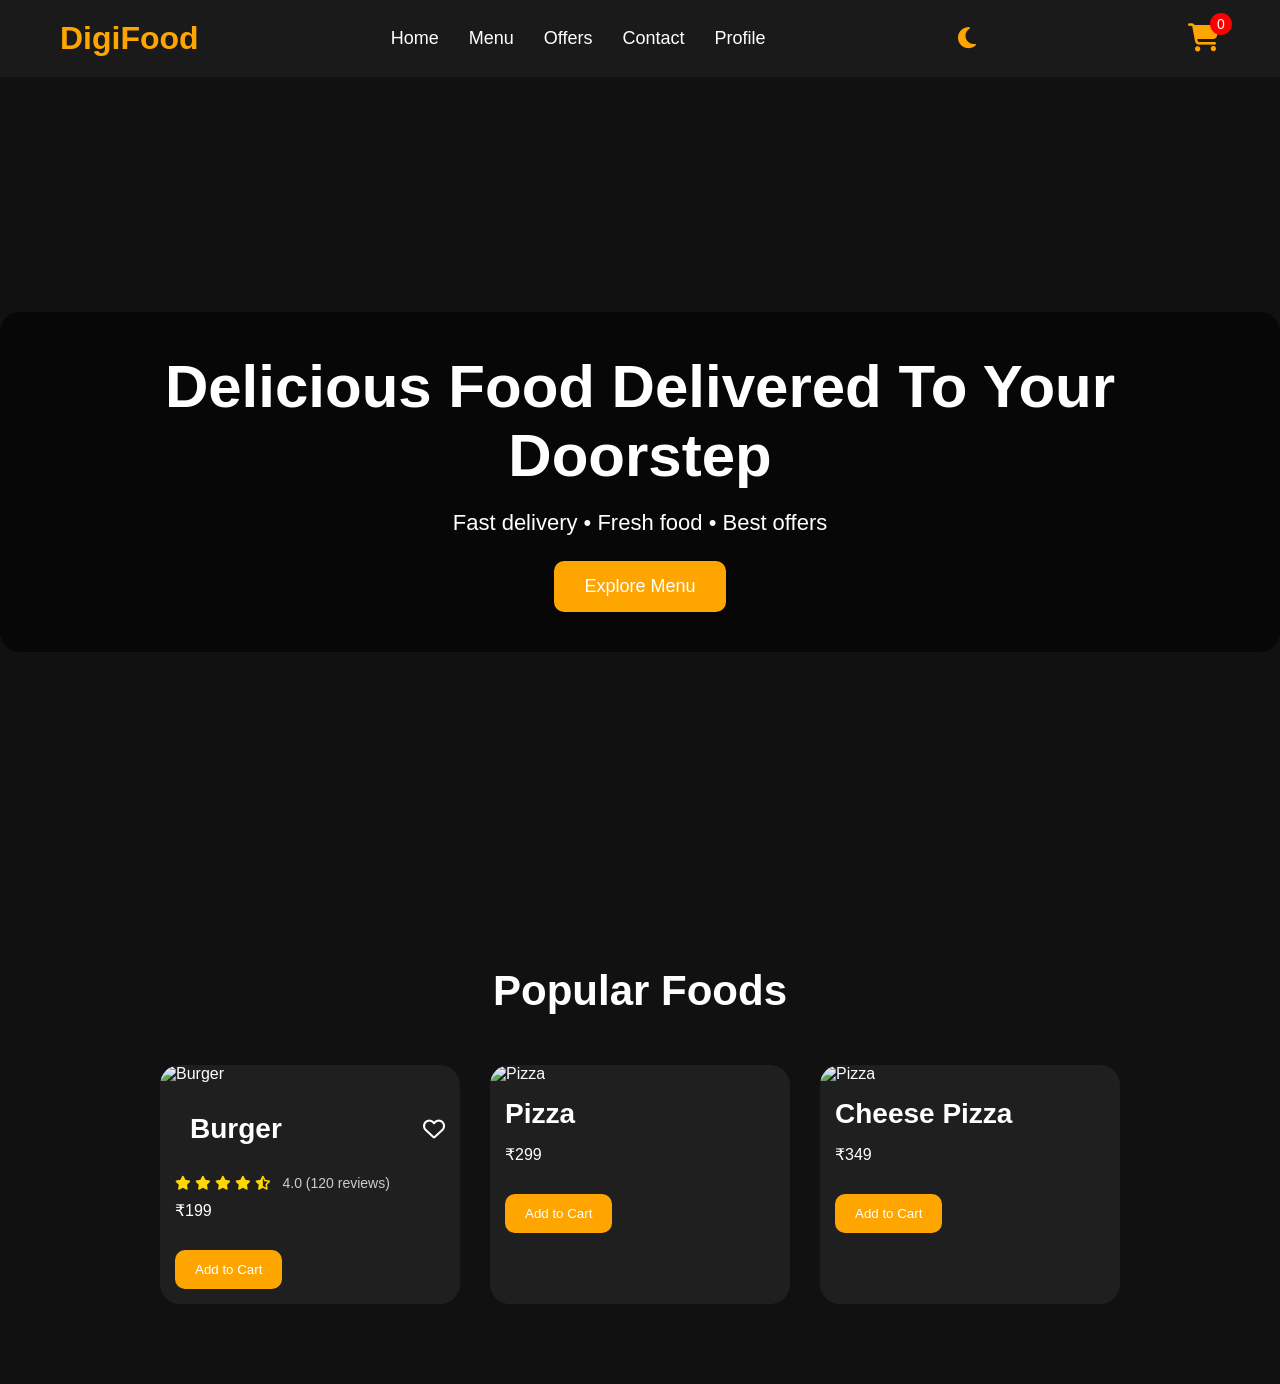
==== index.html @ c6f45bc2 "DigiFood Project" ====
<!DOCTYPE html>
<html lang="en">
<head>
    <meta charset="UTF-8">
    <meta name="viewport" content="width=device-width, initial-scale=1.0">
    <title>DigiFood</title>

    <link rel="stylesheet" href="style.css">

    <link
    href="https://cdnjs.cloudflare.com/ajax/libs/font-awesome/6.5.1/css/all.min.css"
    rel="stylesheet"
    />
</head>
<body>

<nav class="navbar">

    <div class="logo">
        DigiFood
    </div>

    <ul class="nav-links">

        <li><a href="#">Home</a></li>
        <li><a href="#">Menu</a></li>
        <li><a href="#">Offers</a></li>
        <li><a href="#">Contact</a></li>
        <li><a href="profile.html">Profile</a></li>

    </ul>
    <div class="theme-toggle">

    <i class="fa-solid fa-moon"></i>

    </div>
    <div class="cart">

    <i class="fa-solid fa-cart-shopping"></i>

    <span id="cart-count">
        0
    </span>

</div>

    <div class="menu-icon">
        <i class="fa-solid fa-bars"></i>
    </div>

</nav>

    <!-- HERO SECTION -->

    <section class="hero">

        <div class="hero-content">

            <h1>
                Delicious Food Delivered To Your Doorstep
            </h1>

            <p>
                Fast delivery • Fresh food • Best offers
            </p>

            <button class="hero-btn">
                Explore Menu
            </button>

        </div>

    </section>

    <!-- FOOD SECTION -->

    <section class="food-section">

        <h2>Popular Foods</h2>

        <div class="food-container">

            <div class="food-card">

                <img src="https://images.unsplash.com/photo-1568901346375-23c9450c58cd?q=80&w=1000" alt="Burger">

                <div class="food-top">

    <h3>Burger</h3>

    <i class="fa-regular fa-heart favorite-icon"></i>

</div>

                <div class="rating">

    <i class="fa-solid fa-star"></i>
    <i class="fa-solid fa-star"></i>
    <i class="fa-solid fa-star"></i>
    <i class="fa-solid fa-star"></i>
    <i class="fa-solid fa-star-half-stroke"></i>

    <span>
        4.0 (120 reviews)
    </span>

</div>

<p>₹199</p>

                <button>Add to Cart</button>

            </div>

            <div class="food-card">

                <img src="https://images.unsplash.com/photo-1601924582970-9238bcb495d9?q=80&w=1000" alt="Pizza">

                <h3>Pizza</h3>

                <p>₹299</p>

                <button>Add to Cart</button>

            </div>

            <div class="food-card">

                <img src="https://images.unsplash.com/photo-1565299624946-b28f40a0ae38?q=80&w=1000" alt="Pizza">

                <h3>Cheese Pizza</h3>

                <p>₹349</p>

                <button>Add to Cart</button>

            </div>

        </div>

    </section>
    <!-- CART SIDEBAR -->

<div class="cart-sidebar">

    <div class="cart-header">

        <h2>Your Cart</h2>

        <span class="close-cart">
            ✖
        </span>

    </div>

    <div class="cart-items">

</div>

<div class="cart-footer">

    <h3>
        Total: ₹<span id="total-price">0</span>
    </h3>
    <button id="checkout-btn">
    Checkout
</button>

</div>

</div>
    <script src="script.js"></script>

</body>
</html>
---- style.css ----
*{
    margin:0;
    padding:0;
    box-sizing:border-box;
    font-family:Arial;
}

body{
    background:#111;
    color:white;
}

/* NAVBAR */

.navbar{
    display:flex;
    justify-content:space-between;
    align-items:center;
    padding:20px 60px;
    background:#1a1a1a;
    position:sticky;
    top:0;
}

.logo{
    font-size:32px;
    font-weight:bold;
    color:orange;
}

.nav-links{
    display:flex;
    list-style:none;
    gap:30px;
}

.nav-links a{
    color:white;
    text-decoration:none;
    font-size:18px;
}

.nav-btn{
    padding:12px 24px;
    border:none;
    background:orange;
    color:white;
    border-radius:8px;
    cursor:pointer;
}

/* HERO */

.hero{
    height:90vh;
    background:url('https://images.unsplash.com/photo-1504674900247-0877df9cc836?q=80&w=1600');
    background-size:cover;
    background-position:center;

    display:flex;
    justify-content:center;
    align-items:center;
    text-align:center;
}

.hero-content{
    background:rgba(0,0,0,0.6);
    padding:40px;
    border-radius:20px;
}

.hero-content h1{
    font-size:60px;
    margin-bottom:20px;
}

.hero-content p{
    font-size:22px;
    margin-bottom:25px;
}

.hero-btn{
    padding:15px 30px;
    border:none;
    background:orange;
    color:white;
    border-radius:10px;
    font-size:18px;
    cursor:pointer;
}

/* FOOD SECTION */

.food-section{
    padding:80px 50px;
}

.food-section h2{
    text-align:center;
    margin-bottom:50px;
    font-size:42px;
}

.food-container{
    display:flex;
    justify-content:center;
    gap:30px;
    flex-wrap:wrap;
}

.food-card{
    background:#1f1f1f;
    border-radius:20px;
    overflow:hidden;
    width:300px;
    transition:0.3s;
}

.food-card:hover{
    transform:translateY(-10px);
}

.food-card img{
    width:100%;
    height:220px;
    object-fit:cover;
}

.food-card h3{
    padding:15px;
    font-size:28px;
}

.food-card p{
    padding:0 15px;
    margin-bottom:15px;
}

.food-card button{
    margin:15px;
    padding:12px 20px;
    border:none;
    background:orange;
    color:white;
    border-radius:10px;
    cursor:pointer;
}
/* MOBILE RESPONSIVE */

.menu-icon{
    display:none;
    font-size:28px;
    cursor:pointer;
}

/* TABLET */

@media(max-width:900px){

    .hero-content h1{
        font-size:42px;
    }

}

/* MOBILE */

@media(max-width:768px){

    .navbar{
        padding:20px;
    }

    .nav-links{

        position:absolute;
        top:80px;
        right:0;
        background:#1f1f1f;

        width:220px;

        flex-direction:column;
        text-align:center;

        padding:20px;

        display:none;
    }

    .nav-links.active{
        display:flex;
    }

    .menu-icon{
        display:block;
    }

    .nav-btn{
        display:none;
    }

    .hero{
        padding:20px;
    }

    .hero-content h1{
        font-size:34px;
    }

    .hero-content p{
        font-size:18px;
    }

    .food-section{
        padding:50px 20px;
    }

}
/* CART */

.cart{
    position:relative;
    font-size:28px;
    cursor:pointer;
    color:orange;
}

#cart-count{

    position:absolute;

    top:-10px;
    right:-12px;

    background:red;

    color:white;

    width:22px;
    height:22px;

    border-radius:50%;

    display:flex;
    justify-content:center;
    align-items:center;

    font-size:14px;
}
/* CART SIDEBAR */

.cart-sidebar{

    position:fixed;

    top:0;
    right:-400px;

    width:350px;
    height:100vh;

    background:#1f1f1f;

    padding:20px;

    transition:0.4s;

    z-index:1000;
}

.cart-sidebar.active{
    right:0;
}

.cart-header{

    display:flex;
    justify-content:space-between;
    align-items:center;

    margin-bottom:30px;
}

.close-cart{
    font-size:24px;
    cursor:pointer;
}

.cart-items{
    display:flex;
    flex-direction:column;
    gap:20px;
}

.cart-item{

    background:#2a2a2a;

    padding:15px;

    border-radius:10px;
}
/* CART FOOTER */

.cart-footer{

    position:absolute;

    bottom:20px;

    left:20px;
    right:20px;

    background:#2a2a2a;

    padding:20px;

    border-radius:10px;
}

/* REMOVE BUTTON */

.remove-btn{

    margin-top:10px;

    padding:8px 15px;

    border:none;

    background:red;

    color:white;

    border-radius:8px;

    cursor:pointer;
}
/* LOGIN PAGE */

.login-container{

    height:100vh;

    display:flex;

    justify-content:center;
    align-items:center;

    background:url('https://images.unsplash.com/photo-1504674900247-0877df9cc836?q=80&w=1600');

    background-size:cover;
    background-position:center;

    padding:20px;
}

/* GLASS EFFECT */

.login-box{

    width:380px;

    padding:40px;

    border-radius:25px;

    backdrop-filter:blur(15px);

    background:rgba(255,255,255,0.08);

    border:1px solid rgba(255,255,255,0.2);

    box-shadow:0 8px 32px rgba(0,0,0,0.3);

    text-align:center;

    color:white;
}

.login-box h1{

    font-size:42px;

    color:orange;

    margin-bottom:10px;
}

.login-box p{

    margin-bottom:25px;

    color:#ddd;
}

.login-box input{

    width:100%;

    padding:16px;

    margin:12px 0;

    border:none;

    border-radius:14px;

    background:rgba(255,255,255,0.15);

    color:white;

    font-size:15px;

    outline:none;
}

.login-box input::placeholder{

    color:#ddd;
}

.login-box button{

    width:100%;

    padding:16px;

    border:none;

    border-radius:14px;

    background:orange;

    color:white;

    font-size:16px;

    font-weight:bold;

    cursor:pointer;

    margin-top:20px;

    transition:0.3s;
}

.login-box button:hover{

    transform:scale(1.03);

    background:#ff9500;
}

.signup-text{

    margin-top:20px;
}

.signup-text span{

    color:orange;

    cursor:pointer;

    font-weight:bold;
}

/* SIGNUP MODAL */

.signup-modal{

    position:fixed;

    top:0;
    left:0;

    width:100%;
    height:100%;

    background:rgba(0,0,0,0.7);

    display:none;

    justify-content:center;
    align-items:center;

    padding:20px;
}

.signup-box{

    width:380px;

    padding:40px;

    border-radius:25px;

    backdrop-filter:blur(15px);

    background:rgba(255,255,255,0.08);

    border:1px solid rgba(255,255,255,0.2);

    box-shadow:0 8px 32px rgba(0,0,0,0.3);

    position:relative;

    text-align:center;

    color:white;
}

.signup-box h2{

    margin-bottom:25px;

    color:orange;
}

.signup-box input{

    width:100%;

    padding:16px;

    margin:12px 0;

    border:none;

    border-radius:14px;

    background:rgba(255,255,255,0.15);

    color:white;

    outline:none;
}

.signup-box input::placeholder{

    color:#ddd;
}

.signup-box button{

    width:100%;

    padding:16px;

    border:none;

    border-radius:14px;

    background:orange;

    color:white;

    font-size:16px;

    font-weight:bold;

    cursor:pointer;

    margin-top:20px;

    transition:0.3s;
}

.signup-box button:hover{

    transform:scale(1.03);

    background:#ff9500;
}

.close-signup{

    position:absolute;

    top:18px;
    right:22px;

    font-size:22px;

    cursor:pointer;
}
/* THEME TOGGLE */

.theme-toggle{

    font-size:24px;

    cursor:pointer;

    color:orange;

    margin-right:20px;
}

/* LIGHT MODE */

body.light-mode{

    background:#f5f5f5;

    color:#111;
}

body.light-mode .navbar{

    background:white;
}

body.light-mode .food-card{

    background:white;

    color:#111;
}

body.light-mode .hero-content{

    background:rgba(255,255,255,0.7);

    color:#111;
}

body.light-mode .nav-links a{

    color:#111;
}

body.light-mode .cart-sidebar{

    background:#fff;

    color:#111;
}

body.light-mode .cart-item{

    background:#f0f0f0;
}

body.light-mode .cart-footer{

    background:#f0f0f0;
}
/* CHECKOUT PAGE */

.checkout-container{

    min-height:100vh;

    display:flex;

    justify-content:center;
    align-items:center;

    padding:20px;

    background:linear-gradient(to right,#111,#1f1f1f);
}

.checkout-box{

    width:400px;

    background:#222;

    padding:40px;

    border-radius:20px;

    text-align:center;
}

.checkout-box h1{

    margin-bottom:25px;

    color:orange;
}

.checkout-box input{

    width:100%;

    padding:15px;

    margin:12px 0;

    border:none;

    border-radius:12px;

    outline:none;
}

.checkout-total{

    margin-top:25px;

    font-size:24px;

    font-weight:bold;
}

#place-order-btn{

    width:100%;

    padding:16px;

    margin-top:25px;

    border:none;

    border-radius:12px;

    background:orange;

    color:white;

    font-size:16px;

    cursor:pointer;

    transition:0.3s;
}

#place-order-btn:hover{

    transform:scale(1.03);
}
#checkout-btn{

    width:100%;

    margin-top:15px;

    padding:14px;

    border:none;

    border-radius:10px;

    background:orange;

    color:white;

    cursor:pointer;

    font-size:16px;
}
/* SMOOTH SCROLL */

html{
    scroll-behavior:smooth;
}

/* FADE IN ANIMATION */

.food-card{

    animation:fadeIn 1s ease;
}

/* HERO ANIMATION */

.hero-content{

    animation:slideUp 1s ease;
}

/* KEYFRAMES */

@keyframes fadeIn{

    from{

        opacity:0;

        transform:translateY(30px);
    }

    to{

        opacity:1;

        transform:translateY(0);
    }

}

@keyframes slideUp{

    from{

        opacity:0;

        transform:translateY(50px);
    }

    to{

        opacity:1;

        transform:translateY(0);
    }

}

/* BUTTON HOVER EFFECTS */

button{

    transition:0.3s;
}

button:hover{

    transform:scale(1.05);
}

/* CARD GLOW EFFECT */

.food-card:hover{

    box-shadow:0 0 25px rgba(255,165,0,0.5);
}
/* FOOD TOP */

.food-top{

    display:flex;

    justify-content:space-between;

    align-items:center;

    padding:15px;
}

/* FAVORITE ICON */

.favorite-icon{

    font-size:22px;

    cursor:pointer;

    color:white;

    transition:0.3s;
}

.favorite-icon.active{

    color:red;

    transform:scale(1.2);
}
/* RATINGS */

.rating{

    padding:0 15px;

    margin-bottom:10px;

    color:gold;

    font-size:14px;
}

.rating span{

    color:#ccc;

    margin-left:8px;
}
/* PROFILE PAGE */

.profile-container{

    min-height:100vh;

    display:flex;

    justify-content:center;
    align-items:center;

    padding:20px;

    background:linear-gradient(to right,#111,#1f1f1f);
}

.profile-card{

    width:400px;

    background:#222;

    padding:40px;

    border-radius:25px;

    text-align:center;
}

.profile-icon{

    width:100px;
    height:100px;

    background:orange;

    margin:auto;

    border-radius:50%;

    display:flex;

    justify-content:center;
    align-items:center;

    font-size:40px;

    color:white;

    margin-bottom:20px;
}

.profile-card h1{

    margin-bottom:30px;
}

.profile-stats{

    display:flex;

    justify-content:space-between;

    gap:20px;

    margin-bottom:30px;
}

.stat-box{

    flex:1;

    background:#333;

    padding:20px;

    border-radius:15px;
}

.stat-box h2{

    color:orange;

    margin-bottom:10px;
}

#logout-btn{

    width:100%;

    padding:16px;

    border:none;

    border-radius:12px;

    background:red;

    color:white;

    cursor:pointer;

    font-size:16px;
}
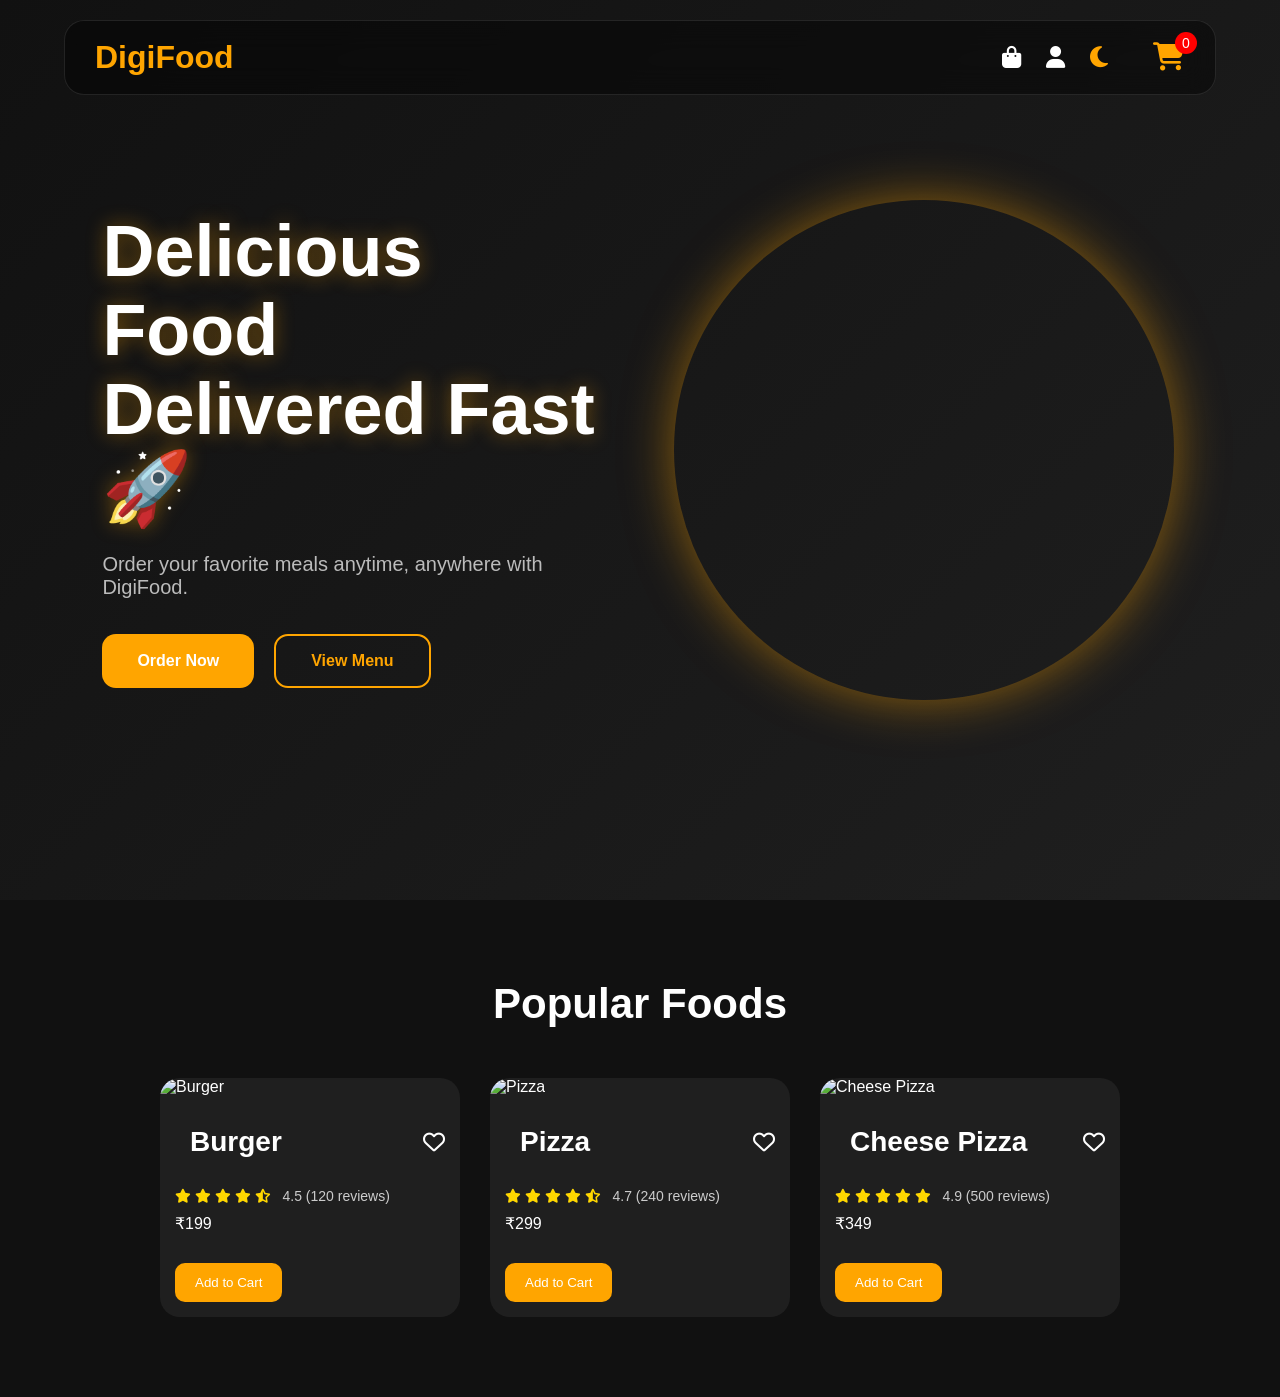
==== commit 03380964: "new homepage" ====
--- a/index.html
+++ b/index.html
@@ -14,132 +14,186 @@
 </head>
 <body>
 
+<!-- NAVBAR -->
+
 <nav class="navbar">
 
     <div class="logo">
         DigiFood
     </div>
 
-    <ul class="nav-links">
-
-        <li><a href="#">Home</a></li>
-        <li><a href="#">Menu</a></li>
-        <li><a href="#">Offers</a></li>
-        <li><a href="#">Contact</a></li>
-        <li><a href="profile.html">Profile</a></li>
-
-    </ul>
-    <div class="theme-toggle">
-
-    <i class="fa-solid fa-moon"></i>
-
-    </div>
-    <div class="cart">
-
-    <i class="fa-solid fa-cart-shopping"></i>
-
-    <span id="cart-count">
-        0
-    </span>
-
-</div>
-
-    <div class="menu-icon">
-        <i class="fa-solid fa-bars"></i>
+    <div class="nav-icons">
+
+        <a href="orders.html">
+            <i class="fa-solid fa-bag-shopping"></i>
+        </a>
+
+        <a href="profile.html">
+            <i class="fa-solid fa-user"></i>
+        </a>
+
+        <div class="theme-toggle">
+            <i class="fa-solid fa-moon"></i>
+        </div>
+
+        <div class="cart">
+            <i class="fa-solid fa-cart-shopping"></i>
+            <span id="cart-count">0</span>
+        </div>
+
     </div>
 
 </nav>
 
-    <!-- HERO SECTION -->
-
-    <section class="hero">
-
-        <div class="hero-content">
-
-            <h1>
-                Delicious Food Delivered To Your Doorstep
-            </h1>
-
-            <p>
-                Fast delivery • Fresh food • Best offers
-            </p>
+<!-- HERO SECTION -->
+
+<section class="hero">
+
+    <div class="hero-left">
+
+        <h1>
+            Delicious Food <br>
+            Delivered Fast 🚀
+        </h1>
+
+        <p>
+            Order your favorite meals anytime,
+            anywhere with DigiFood.
+        </p>
+
+        <div class="hero-buttons">
 
             <button class="hero-btn">
-                Explore Menu
+                Order Now
             </button>
 
-        </div>
-
-    </section>
-
-    <!-- FOOD SECTION -->
-
-    <section class="food-section">
-
-        <h2>Popular Foods</h2>
-
-        <div class="food-container">
-
-            <div class="food-card">
-
-                <img src="https://images.unsplash.com/photo-1568901346375-23c9450c58cd?q=80&w=1000" alt="Burger">
-
-                <div class="food-top">
-
-    <h3>Burger</h3>
-
-    <i class="fa-regular fa-heart favorite-icon"></i>
-
-</div>
-
-                <div class="rating">
-
-    <i class="fa-solid fa-star"></i>
-    <i class="fa-solid fa-star"></i>
-    <i class="fa-solid fa-star"></i>
-    <i class="fa-solid fa-star"></i>
-    <i class="fa-solid fa-star-half-stroke"></i>
-
-    <span>
-        4.0 (120 reviews)
-    </span>
-
-</div>
-
-<p>₹199</p>
-
-                <button>Add to Cart</button>
-
-            </div>
-
-            <div class="food-card">
-
-                <img src="https://images.unsplash.com/photo-1601924582970-9238bcb495d9?q=80&w=1000" alt="Pizza">
+            <button class="hero-btn secondary-btn">
+                View Menu
+            </button>
+
+        </div>
+
+    </div>
+
+    <div class="hero-right">
+
+        <img
+        src="https://images.unsplash.com/photo-1565299624946-b28f40a0ae38?q=80&w=1200"
+        alt="Pizza">
+
+    </div>
+
+</section>
+
+<!-- FOOD SECTION -->
+
+<section class="food-section">
+
+    <h2>Popular Foods</h2>
+
+    <div class="food-container">
+
+        <!-- BURGER -->
+
+        <div class="food-card">
+
+            <img src="https://images.unsplash.com/photo-1568901346375-23c9450c58cd?q=80&w=1000" alt="Burger">
+
+            <div class="food-top">
+
+                <h3>Burger</h3>
+
+                <i class="fa-regular fa-heart favorite-icon"></i>
+
+            </div>
+
+            <div class="rating">
+
+                <i class="fa-solid fa-star"></i>
+                <i class="fa-solid fa-star"></i>
+                <i class="fa-solid fa-star"></i>
+                <i class="fa-solid fa-star"></i>
+                <i class="fa-solid fa-star-half-stroke"></i>
+
+                <span>4.5 (120 reviews)</span>
+
+            </div>
+
+            <p>₹199</p>
+
+            <button>Add to Cart</button>
+
+        </div>
+
+        <!-- PIZZA -->
+
+        <div class="food-card">
+
+            <img src="https://images.unsplash.com/photo-1601924582970-9238bcb495d9?q=80&w=1000" alt="Pizza">
+
+            <div class="food-top">
 
                 <h3>Pizza</h3>
 
-                <p>₹299</p>
-
-                <button>Add to Cart</button>
-
-            </div>
-
-            <div class="food-card">
-
-                <img src="https://images.unsplash.com/photo-1565299624946-b28f40a0ae38?q=80&w=1000" alt="Pizza">
+                <i class="fa-regular fa-heart favorite-icon"></i>
+
+            </div>
+
+            <div class="rating">
+
+                <i class="fa-solid fa-star"></i>
+                <i class="fa-solid fa-star"></i>
+                <i class="fa-solid fa-star"></i>
+                <i class="fa-solid fa-star"></i>
+                <i class="fa-solid fa-star-half-stroke"></i>
+
+                <span>4.7 (240 reviews)</span>
+
+            </div>
+
+            <p>₹299</p>
+
+            <button>Add to Cart</button>
+
+        </div>
+
+        <!-- CHEESE PIZZA -->
+
+        <div class="food-card">
+
+            <img src="https://images.unsplash.com/photo-1565299624946-b28f40a0ae38?q=80&w=1000" alt="Cheese Pizza">
+
+            <div class="food-top">
 
                 <h3>Cheese Pizza</h3>
 
-                <p>₹349</p>
-
-                <button>Add to Cart</button>
-
-            </div>
-
-        </div>
-
-    </section>
-    <!-- CART SIDEBAR -->
+                <i class="fa-regular fa-heart favorite-icon"></i>
+
+            </div>
+
+            <div class="rating">
+
+                <i class="fa-solid fa-star"></i>
+                <i class="fa-solid fa-star"></i>
+                <i class="fa-solid fa-star"></i>
+                <i class="fa-solid fa-star"></i>
+                <i class="fa-solid fa-star"></i>
+
+                <span>4.9 (500 reviews)</span>
+
+            </div>
+
+            <p>₹349</p>
+
+            <button>Add to Cart</button>
+
+        </div>
+
+    </div>
+
+</section>
+
+<!-- CART SIDEBAR -->
 
 <div class="cart-sidebar">
 
@@ -153,23 +207,23 @@
 
     </div>
 
-    <div class="cart-items">
+    <div class="cart-items"></div>
+
+    <div class="cart-footer">
+
+        <h3>
+            Total: ₹<span id="total-price">0</span>
+        </h3>
+
+        <button id="checkout-btn">
+            Checkout
+        </button>
+
+    </div>
 
 </div>
 
-<div class="cart-footer">
-
-    <h3>
-        Total: ₹<span id="total-price">0</span>
-    </h3>
-    <button id="checkout-btn">
-    Checkout
-</button>
-
-</div>
-
-</div>
-    <script src="script.js"></script>
+<script src="script.js"></script>
 
 </body>
 </html>
--- a/style.css
+++ b/style.css
@@ -10,83 +10,249 @@
     color:white;
 }
 
-/* NAVBAR */
+/* MODERN NAVBAR */
 
 .navbar{
+
+    position:fixed;
+
+    top:20px;
+
+    left:50%;
+
+    transform:translateX(-50%);
+
+    width:90%;
+
+    padding:18px 30px;
+
+    display:flex;
+
+    justify-content:space-between;
+
+    align-items:center;
+
+    border-radius:20px;
+
+    backdrop-filter:blur(15px);
+
+    background:rgba(0,0,0,0.4);
+
+    border:1px solid rgba(255,255,255,0.1);
+
+    z-index:1000;
+}
+
+.logo{
+
+    font-size:32px;
+
+    font-weight:bold;
+
+    color:orange;
+}
+
+.nav-icons{
+
+    display:flex;
+
+    align-items:center;
+
+    gap:25px;
+}
+
+.nav-icons a{
+
+    color:white;
+
+    font-size:22px;
+
+    transition:0.3s;
+}
+
+.nav-icons a:hover{
+
+    color:orange;
+
+    transform:scale(1.1);
+}
+
+/* MOBILE */
+
+@media(max-width:768px){
+
+    .navbar{
+
+        width:95%;
+
+        padding:15px 20px;
+    }
+
+    .logo{
+
+        font-size:24px;
+    }
+
+    .nav-icons{
+
+        gap:18px;
+    }
+
+}
+/* PREMIUM HERO */
+
+.hero{
+    min-height:100vh;
     display:flex;
     justify-content:space-between;
     align-items:center;
-    padding:20px 60px;
-    background:#1a1a1a;
-    position:sticky;
-    top:0;
-}
-
-.logo{
-    font-size:32px;
+    padding:120px 8%;
+    gap:60px;
+    background:linear-gradient(135deg,#111,#1f1f1f);
+    overflow:hidden;
+}
+
+.hero-left{
+    flex:1;
+}
+
+.hero-left h1{
+    font-size:72px;
+    line-height:1.1;
+    margin-bottom:25px;
+    color:white;
+    text-shadow:0 0 20px rgba(255,165,0,0.4);
+}
+
+.hero-left p{
+    font-size:20px;
+    color:#bbb;
+    margin-bottom:35px;
+    max-width:500px;
+}
+
+.hero-buttons{
+    display:flex;
+    gap:20px;
+}
+
+.hero-btn{
+    padding:16px 35px;
+    border:none;
+    border-radius:14px;
+    background:orange;
+    color:white;
+    font-size:16px;
+    cursor:pointer;
     font-weight:bold;
+}
+
+.secondary-btn{
+    background:transparent;
+    border:2px solid orange;
     color:orange;
 }
 
-.nav-links{
-    display:flex;
-    list-style:none;
-    gap:30px;
-}
-
-.nav-links a{
-    color:white;
-    text-decoration:none;
-    font-size:18px;
-}
-
-.nav-btn{
-    padding:12px 24px;
-    border:none;
-    background:orange;
-    color:white;
-    border-radius:8px;
-    cursor:pointer;
-}
-
-/* HERO */
-
-.hero{
-    height:90vh;
-    background:url('https://images.unsplash.com/photo-1504674900247-0877df9cc836?q=80&w=1600');
-    background-size:cover;
-    background-position:center;
-
+.hero-right{
+    flex:1;
     display:flex;
     justify-content:center;
     align-items:center;
-    text-align:center;
-}
-
-.hero-content{
-    background:rgba(0,0,0,0.6);
-    padding:40px;
-    border-radius:20px;
-}
-
-.hero-content h1{
-    font-size:60px;
-    margin-bottom:20px;
-}
-
-.hero-content p{
-    font-size:22px;
-    margin-bottom:25px;
-}
-
-.hero-btn{
-    padding:15px 30px;
-    border:none;
-    background:orange;
-    color:white;
-    border-radius:10px;
-    font-size:18px;
-    cursor:pointer;
+}
+
+.hero-right img{
+    width:500px;
+    height:500px;
+    object-fit:cover;
+    border-radius:50%;
+    animation:float 3s ease-in-out infinite;
+    box-shadow:0 0 50px rgba(255,165,0,0.5);
+}
+
+@keyframes float{
+    0%{
+        transform:translateY(0);
+    }
+    50%{
+        transform:translateY(-20px);
+    }
+    100%{
+        transform:translateY(0);
+    }
+}
+
+@media(max-width:900px){
+
+    .hero{
+        flex-direction:column;
+        text-align:center;
+        padding-top:160px;
+    }
+
+    .hero-left h1{
+        font-size:48px;
+    }
+
+    .hero-buttons{
+        justify-content:center;
+    }
+
+    .hero-right img{
+        width:320px;
+        height:320px;
+    }
+
+}
+
+/* FLOATING ANIMATION */
+
+@keyframes float{
+
+    0%{
+
+        transform:translateY(0);
+    }
+
+    50%{
+
+        transform:translateY(-20px);
+    }
+
+    100%{
+
+        transform:translateY(0);
+    }
+
+}
+
+/* MOBILE */
+
+@media(max-width:900px){
+
+    .hero{
+
+        flex-direction:column;
+
+        text-align:center;
+
+        padding-top:160px;
+    }
+
+    .hero-left h1{
+
+        font-size:48px;
+    }
+
+    .hero-buttons{
+
+        justify-content:center;
+    }
+
+    .hero-right img{
+
+        width:320px;
+    }
+
 }
 
 /* FOOD SECTION */
@@ -157,9 +323,7 @@
 
 @media(max-width:900px){
 
-    .hero-content h1{
-        font-size:42px;
-    }
+    
 
 }
 
@@ -171,46 +335,12 @@
         padding:20px;
     }
 
-    .nav-links{
-
-        position:absolute;
-        top:80px;
-        right:0;
-        background:#1f1f1f;
-
-        width:220px;
-
-        flex-direction:column;
-        text-align:center;
-
-        padding:20px;
-
-        display:none;
-    }
-
-    .nav-links.active{
-        display:flex;
-    }
-
-    .menu-icon{
-        display:block;
-    }
-
-    .nav-btn{
-        display:none;
-    }
+    
 
     .hero{
         padding:20px;
     }
 
-    .hero-content h1{
-        font-size:34px;
-    }
-
-    .hero-content p{
-        font-size:18px;
-    }
 
     .food-section{
         padding:50px 20px;
@@ -620,12 +750,7 @@
     color:#111;
 }
 
-body.light-mode .hero-content{
-
-    background:rgba(255,255,255,0.7);
-
-    color:#111;
-}
+
 
 body.light-mode .nav-links a{
 
@@ -770,10 +895,6 @@
 
 /* HERO ANIMATION */
 
-.hero-content{
-
-    animation:slideUp 1s ease;
-}
 
 /* KEYFRAMES */
 
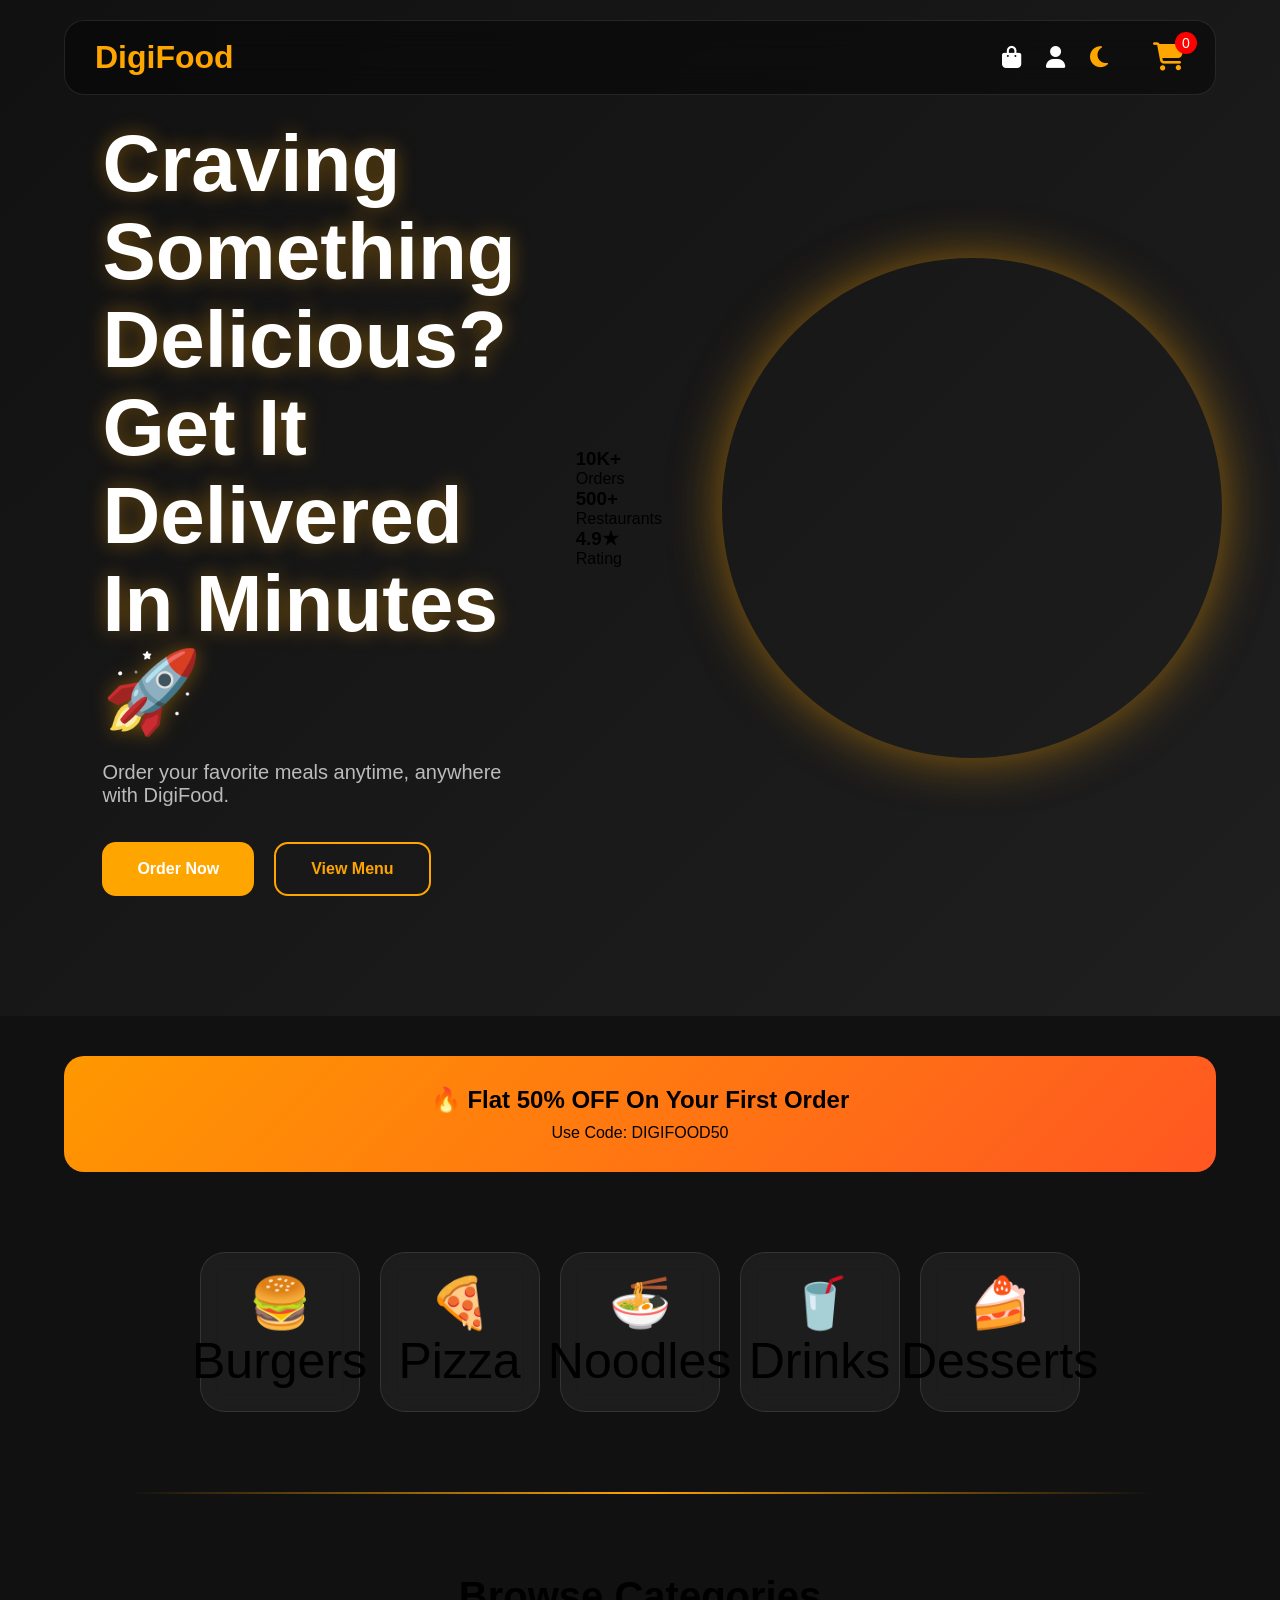
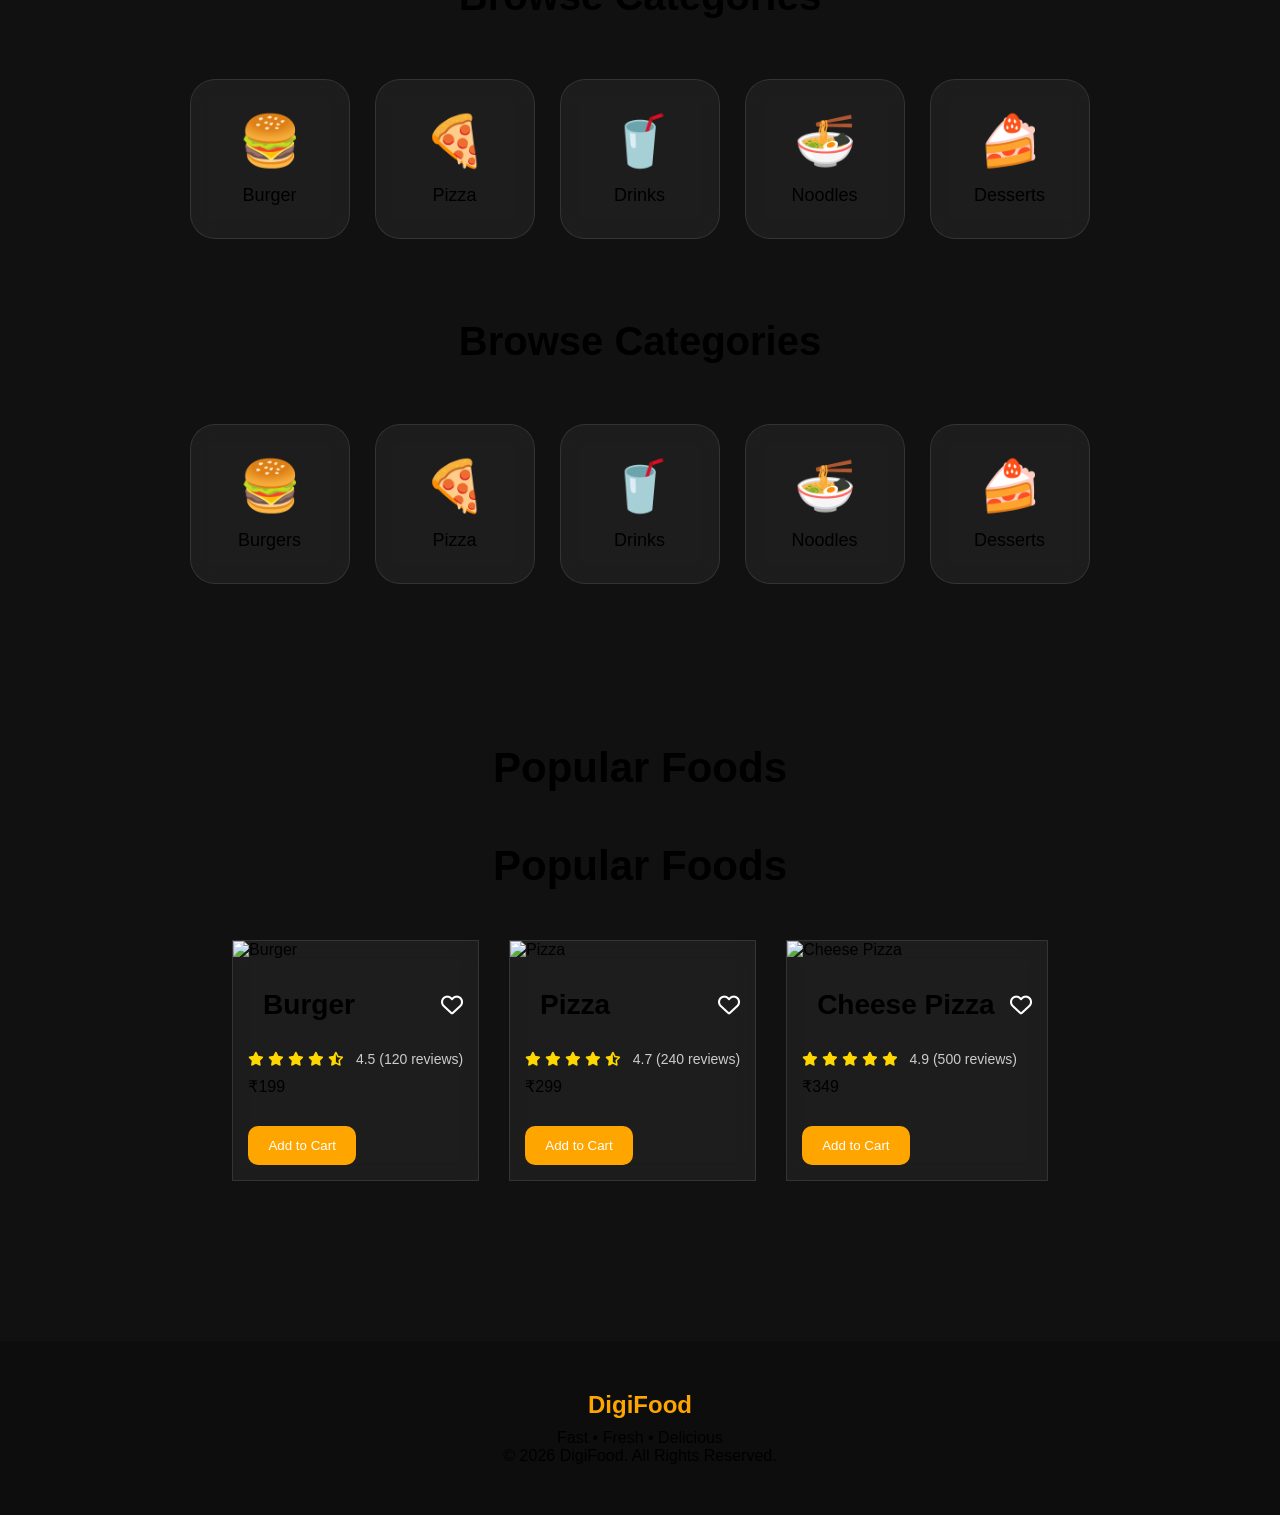
==== commit 63c28e78: "fixed categories section" ====
--- a/index.html
+++ b/index.html
@@ -24,8 +24,8 @@
 
     <div class="nav-icons">
 
-        <a href="orders.html">
-            <i class="fa-solid fa-bag-shopping"></i>
+        <a href="checkout.html">
+           <i class="fa-solid fa-bag-shopping"></i>
         </a>
 
         <a href="profile.html">
@@ -52,8 +52,8 @@
     <div class="hero-left">
 
         <h1>
-            Delicious Food <br>
-            Delivered Fast 🚀
+            Craving Something Delicious?
+            Get It Delivered In Minutes 🚀
         </h1>
 
         <p>
@@ -75,6 +75,12 @@
 
     </div>
 
+    <div class="hero-stats">
+      <div><h3>10K+</h3><p>Orders</p></div>
+      <div><h3>500+</h3><p>Restaurants</p></div>
+      <div><h3>4.9★</h3><p>Rating</p></div>
+    </div>
+
     <div class="hero-right">
 
         <img
@@ -85,9 +91,97 @@
 
 </section>
 
+<section class="offer-banner">
+    <h2>🔥 Flat 50% OFF On Your First Order</h2>
+    <p>Use Code: DIGIFOOD50</p>
+</section>
+
 <!-- FOOD SECTION -->
 
+<section class="categories">
+
+    <div class="category-card">🍔 Burgers</div>
+    <div class="category-card">🍕 Pizza</div>
+    <div class="category-card">🍜 Noodles</div>
+    <div class="category-card">🥤 Drinks</div>
+    <div class="category-card">🍰 Desserts</div>
+
+</section>
+
+<div class="divider"></div>
+<section class="categories">
+
+    <h2>Browse Categories</h2>
+
+    <div class="category-container">
+
+        <div class="category-card">
+            🍔
+            <span>Burger</span>
+        </div>
+
+        <div class="category-card">
+            🍕
+            <span>Pizza</span>
+        </div>
+
+        <div class="category-card">
+            🥤
+            <span>Drinks</span>
+        </div>
+
+        <div class="category-card">
+            🍜
+            <span>Noodles</span>
+        </div>
+
+        <div class="category-card">
+            🍰
+            <span>Desserts</span>
+        </div>
+
+    </div>
+
+</section>
+
+<section class="categories">
+
+    <h2>Browse Categories</h2>
+
+    <div class="category-container">
+
+        <div class="category-card">
+            🍔
+            <span>Burgers</span>
+        </div>
+
+        <div class="category-card">
+            🍕
+            <span>Pizza</span>
+        </div>
+
+        <div class="category-card">
+            🥤
+            <span>Drinks</span>
+        </div>
+
+        <div class="category-card">
+            🍜
+            <span>Noodles</span>
+        </div>
+
+        <div class="category-card">
+            🍰
+            <span>Desserts</span>
+        </div>
+
+    </div>
+
+</section>
+
 <section class="food-section">
+
+    <h2>Popular Foods</h2>
 
     <h2>Popular Foods</h2>
 
@@ -226,4 +320,13 @@
 <script src="script.js"></script>
 
 </body>
-</html>+</html>
+<footer class="footer">
+
+    <h2>DigiFood</h2>
+
+    <p>Fast • Fresh • Delicious</p>
+
+    <p>© 2026 DigiFood. All Rights Reserved.</p>
+
+</footer>
--- a/style.css
+++ b/style.css
@@ -6,8 +6,10 @@
 }
 
 body{
-    background:#111;
-    color:white;
+    background:
+    radial-gradient(circle at top left, rgba(255,165,0,0.15), transparent 30%),
+    radial-gradient(circle at top right, rgba(255,100,0,0.15), transparent 30%),
+    #111;
 }
 
 /* MODERN NAVBAR */
@@ -117,7 +119,8 @@
 }
 
 .hero-left h1{
-    font-size:72px;
+    font-size:80px;
+    font-weight:800;
     line-height:1.1;
     margin-bottom:25px;
     color:white;
@@ -204,6 +207,19 @@
 
 }
 
+.offer-banner{
+    margin:40px auto;
+    width:90%;
+    padding:30px;
+    text-align:center;
+    border-radius:20px;
+    background:linear-gradient(135deg,#ff9800,#ff5722);
+}
+
+.offer-banner h2{
+    margin-bottom:10px;
+}
+
 /* FLOATING ANIMATION */
 
 @keyframes float{
@@ -256,6 +272,35 @@
 }
 
 /* FOOD SECTION */
+
+.categories{
+    width:90%;
+    margin:50px auto;
+    display:flex;
+    justify-content:center;
+    flex-wrap:wrap;
+    gap:20px;
+}
+
+.category-card{
+    padding:20px 30px;
+    background:#1f1f1f;
+    border-radius:15px;
+    cursor:pointer;
+    transition:.3s;
+}
+
+.category-card:hover{
+    transform:translateY(-5px);
+    box-shadow:0 0 20px rgba(255,165,0,.4);
+}
+
+.divider{
+    width:80%;
+    height:2px;
+    margin:50px auto;
+    background:linear-gradient(to right,transparent,orange,transparent);
+}
 
 .food-section{
     padding:80px 50px;
@@ -275,21 +320,17 @@
 }
 
 .food-card{
-    background:#1f1f1f;
-    border-radius:20px;
-    overflow:hidden;
-    width:300px;
-    transition:0.3s;
-}
-
-.food-card:hover{
-    transform:translateY(-10px);
+    background:rgba(255,255,255,0.05);
+    backdrop-filter:blur(10px);
+    border:1px solid rgba(255,255,255,0.1);
 }
 
 .food-card img{
-    width:100%;
-    height:220px;
-    object-fit:cover;
+    transition:0.4s;
+}
+
+.food-card:hover img{
+    transform:scale(1.08);
 }
 
 .food-card h3{
@@ -1106,4 +1147,87 @@
     cursor:pointer;
 
     font-size:16px;
+}
+.footer{
+    text-align:center;
+    padding:50px 20px;
+    background:#0d0d0d;
+    margin-top:80px;
+}
+
+.footer h2{
+    color:orange;
+    margin-bottom:10px;
+}
+
+/* CATEGORIES */
+
+.categories{
+
+    width:90%;
+
+    margin:80px auto;
+
+    text-align:center;
+}
+
+.categories h2{
+
+    margin-bottom:40px;
+
+    font-size:40px;
+}
+
+.category-container{
+
+    display:flex;
+
+    justify-content:center;
+
+    flex-wrap:wrap;
+
+    gap:25px;
+}
+
+.category-card{
+
+    width:160px;
+
+    height:160px;
+
+    background:rgba(255,255,255,0.05);
+
+    backdrop-filter:blur(10px);
+
+    border:1px solid rgba(255,255,255,0.1);
+
+    border-radius:25px;
+
+    display:flex;
+
+    flex-direction:column;
+
+    justify-content:center;
+
+    align-items:center;
+
+    gap:15px;
+
+    font-size:50px;
+
+    cursor:pointer;
+
+    transition:0.3s;
+}
+
+.category-card span{
+
+    font-size:18px;
+}
+
+.category-card:hover{
+
+    transform:translateY(-10px);
+
+    box-shadow:0 0 25px rgba(255,165,0,0.5);
 }
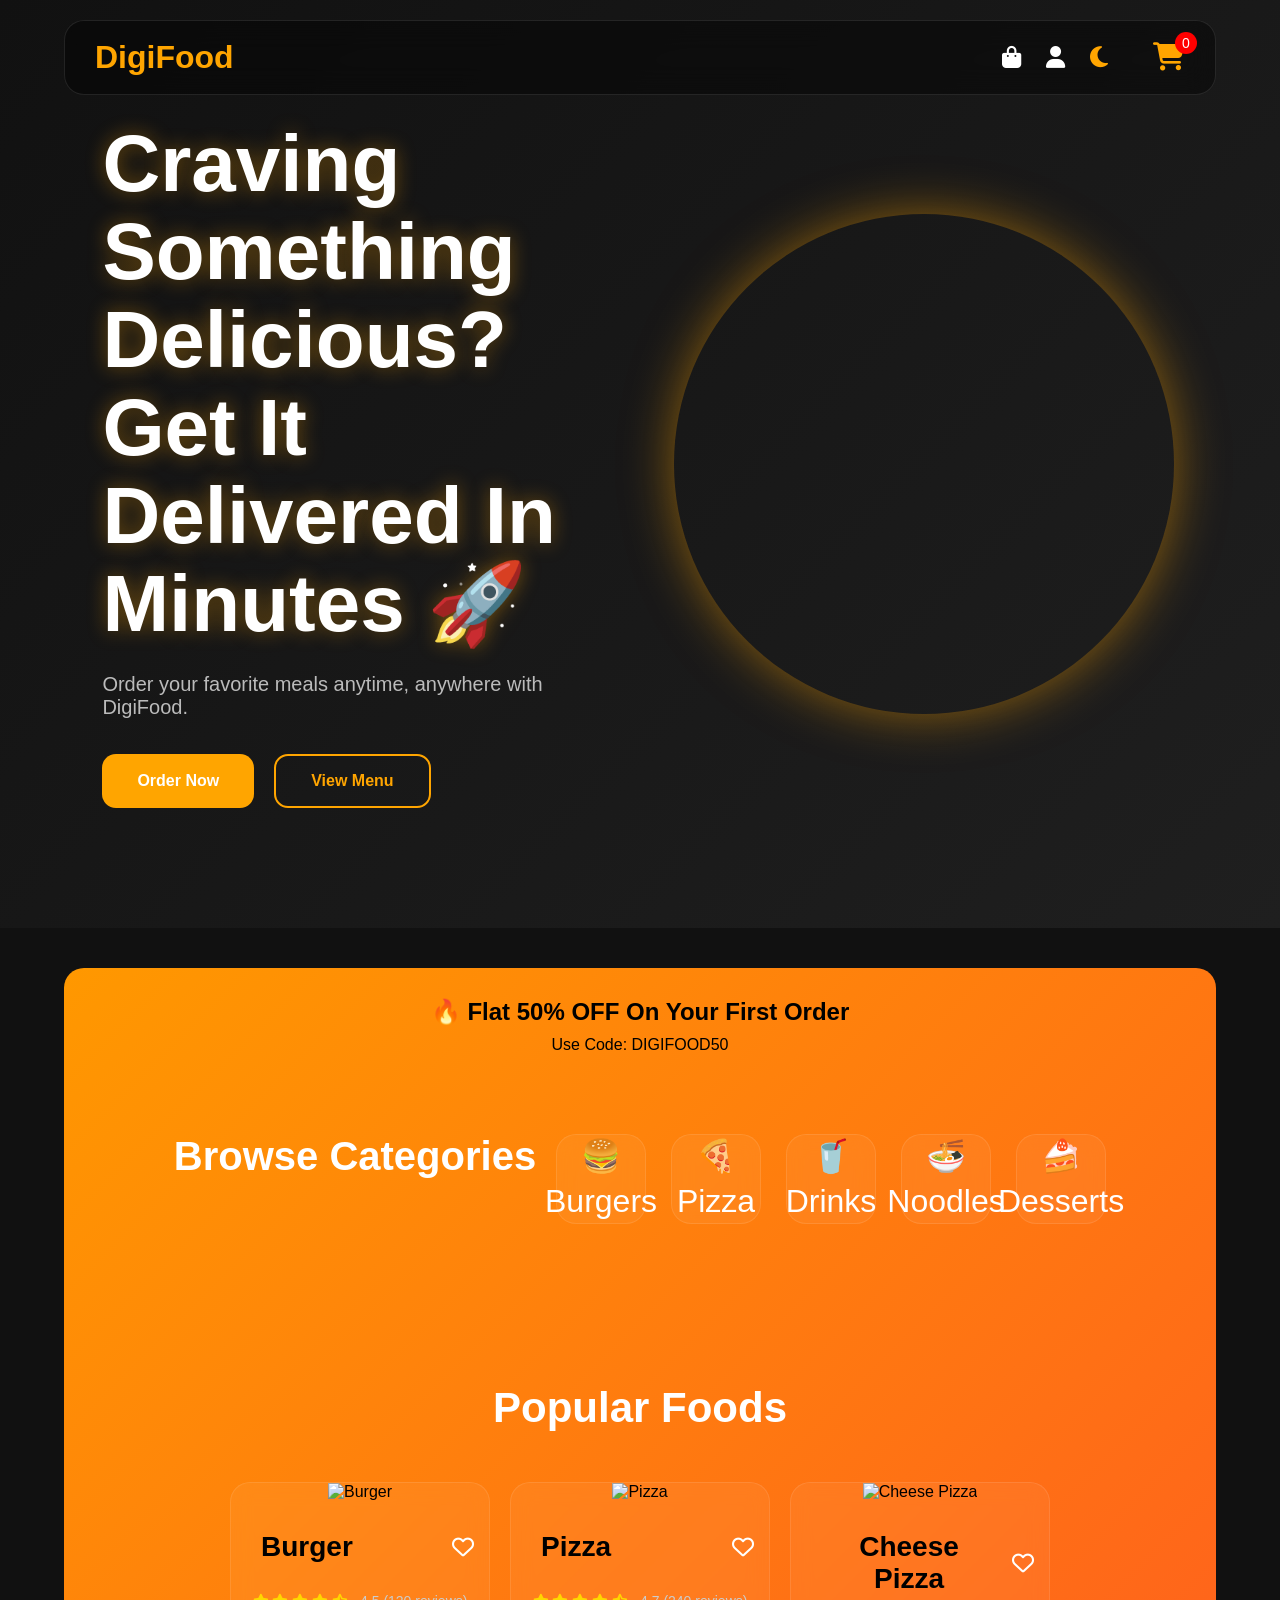
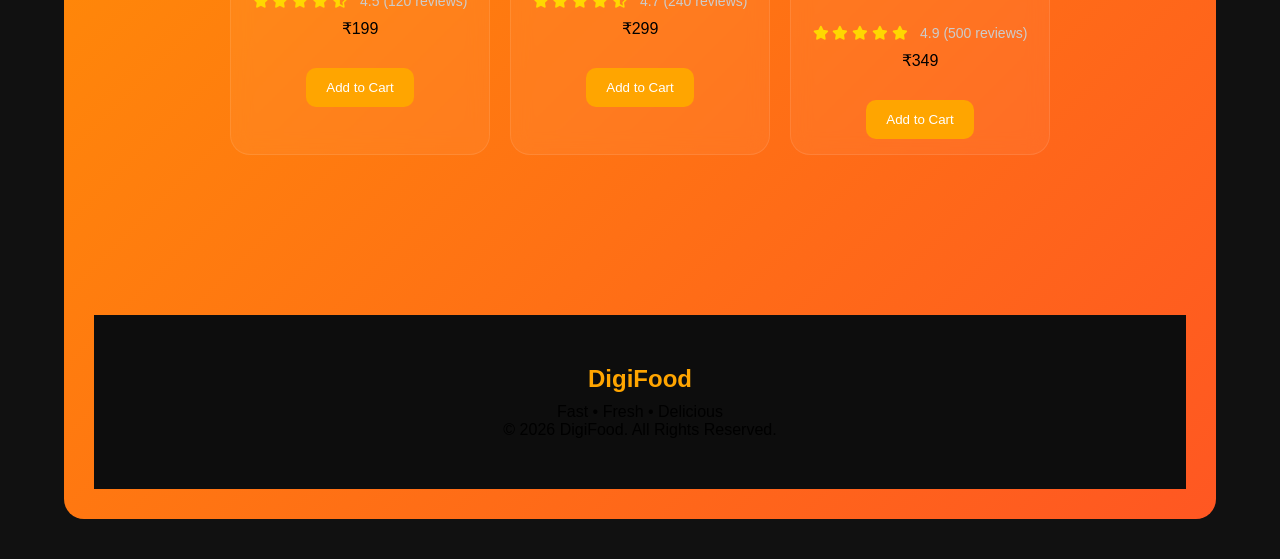
==== commit ff43d290: "fixed categories layout" ====
--- a/index.html
+++ b/index.html
@@ -75,11 +75,6 @@
 
     </div>
 
-    <div class="hero-stats">
-      <div><h3>10K+</h3><p>Orders</p></div>
-      <div><h3>500+</h3><p>Restaurants</p></div>
-      <div><h3>4.9★</h3><p>Rating</p></div>
-    </div>
 
     <div class="hero-right">
 
@@ -94,30 +89,16 @@
 <section class="offer-banner">
     <h2>🔥 Flat 50% OFF On Your First Order</h2>
     <p>Use Code: DIGIFOOD50</p>
-</section>
-
-<!-- FOOD SECTION -->
 
 <section class="categories">
 
-    <div class="category-card">🍔 Burgers</div>
-    <div class="category-card">🍕 Pizza</div>
-    <div class="category-card">🍜 Noodles</div>
-    <div class="category-card">🥤 Drinks</div>
-    <div class="category-card">🍰 Desserts</div>
-
-</section>
-
-<div class="divider"></div>
-<section class="categories">
-
     <h2>Browse Categories</h2>
 
     <div class="category-container">
 
         <div class="category-card">
             🍔
-            <span>Burger</span>
+            <span>Burgers</span>
         </div>
 
         <div class="category-card">
@@ -144,44 +125,7 @@
 
 </section>
 
-<section class="categories">
-
-    <h2>Browse Categories</h2>
-
-    <div class="category-container">
-
-        <div class="category-card">
-            🍔
-            <span>Burgers</span>
-        </div>
-
-        <div class="category-card">
-            🍕
-            <span>Pizza</span>
-        </div>
-
-        <div class="category-card">
-            🥤
-            <span>Drinks</span>
-        </div>
-
-        <div class="category-card">
-            🍜
-            <span>Noodles</span>
-        </div>
-
-        <div class="category-card">
-            🍰
-            <span>Desserts</span>
-        </div>
-
-    </div>
-
-</section>
-
 <section class="food-section">
-
-    <h2>Popular Foods</h2>
 
     <h2>Popular Foods</h2>
 
@@ -317,16 +261,17 @@
 
 </div>
 
+<footer class="footer">
+
+    <h2>DigiFood</h2>
+
+    <p>Fast • Fresh • Delicious</p>
+
+    <p>© 2026 DigiFood. All Rights Reserved.</p>
+
+</footer>
+
 <script src="script.js"></script>
 
 </body>
-</html>
-<footer class="footer">
-
-    <h2>DigiFood</h2>
-
-    <p>Fast • Fresh • Delicious</p>
-
-    <p>© 2026 DigiFood. All Rights Reserved.</p>
-
-</footer>+</html>
--- a/style.css
+++ b/style.css
@@ -313,22 +313,45 @@
 }
 
 .food-container{
-    display:flex;
+
+    display:flex;
+
     justify-content:center;
-    gap:30px;
+
+    gap:20px;
+
     flex-wrap:wrap;
+
+    max-width:1000px;
+
+    margin:auto;
 }
 
 .food-card{
+
+    width:260px;
+
     background:rgba(255,255,255,0.05);
+
     backdrop-filter:blur(10px);
+
     border:1px solid rgba(255,255,255,0.1);
+
+    border-radius:20px;
+
+    overflow:hidden;
 }
 
 .food-card img{
+
+    width:100% !important;
+
+    height:180px !important;
+
+    object-fit:cover !important;
+
     transition:0.4s;
 }
-
 .food-card:hover img{
     transform:scale(1.08);
 }
@@ -1176,6 +1199,8 @@
     margin-bottom:40px;
 
     font-size:40px;
+
+    color:white;
 }
 
 .category-container{
@@ -1191,9 +1216,9 @@
 
 .category-card{
 
-    width:160px;
-
-    height:160px;
+    width:90px;
+
+    height:90px;
 
     background:rgba(255,255,255,0.05);
 
@@ -1201,7 +1226,7 @@
 
     border:1px solid rgba(255,255,255,0.1);
 
-    border-radius:25px;
+    border-radius:20px;
 
     display:flex;
 
@@ -1211,23 +1236,24 @@
 
     align-items:center;
 
-    gap:15px;
-
-    font-size:50px;
+    gap:8px;
+
+    font-size:32px;
 
     cursor:pointer;
 
     transition:0.3s;
 }
 
+
+.category-card:hover{
+
+    transform:translateY(-10px);
+
+    box-shadow:0 0 25px rgba(255,165,0,0.5);
+}
+.categories h2,
+.food-section h2,
 .category-card span{
-
-    font-size:18px;
-}
-
-.category-card:hover{
-
-    transform:translateY(-10px);
-
-    box-shadow:0 0 25px rgba(255,165,0,0.5);
+    color:white !important;
 }
